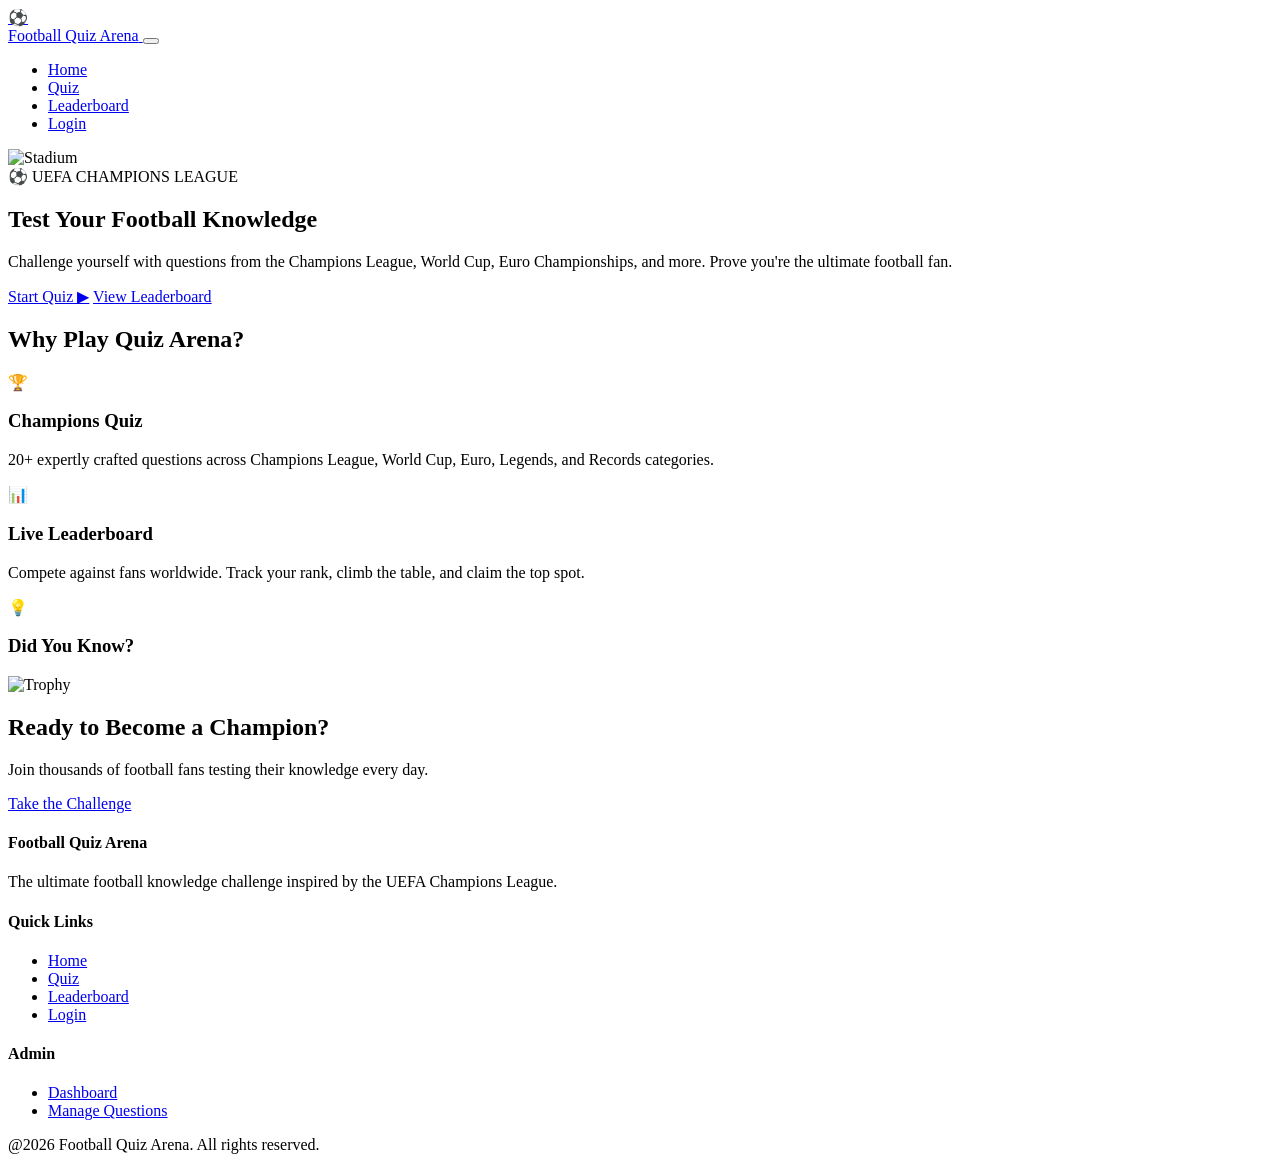
==== index.html @ a951e78c "Changes made" ====
<!DOCTYPE html>
<html lang="en">
<head>
    <meta charset="UTF-8">
    <meta name="viewport" content="width=device-width, initial-scale=1.0">
    <title>UEFA Football Quiz Arena — Test Your Knowledge</title>
    <meta name="description" content="The ultimate UEFA Champions League football quiz. Test your knowledge across Champions League, World Cup, Euro, and more.">
    <link rel="stylesheet" href="style.css">
</head>
<body>

    <nav class="navbar">
        <div class="nav-inner">
            <a href="index.html" class="nav-brand">
                <div class="logo-icon">⚽</div>
                <span>Football Quiz Arena</span>
            </a>
            <button class="nav-toggle" id="nav-toggle"><span></span><span></span><span></span></button>
            <ul class="nav-links" id="nav-links">
                <li><a href="index.html" class="active">Home</a></li>
                <li><a href="quiz.html">Quiz</a></li>
                <li><a href="leaderboard.html">Leaderboard</a></li>
                <li><a href="login.html" class="nav-btn">Login</a></li>
            </ul>
        </div>
    </nav>

    <section class="hero" id="hero">
        <div class="hero-bg">
            <img src="assets/images/hero-stadium.png" alt="Stadium">
            <div class="hero-overlay"></div>
        </div>
        <div class="hero-content">
            <div class="hero-badge">⚽ UEFA CHAMPIONS LEAGUE</div>
            <h1>Test Your <span class="text-glow">Football</span> Knowledge</h1>
            <p>Challenge yourself with questions from the Champions League, World Cup, Euro Championships, and more. Prove you're the ultimate football fan.</p>
            <div class="hero-actions">
                <a href="quiz.html" class="btn btn-primary" id="hero-quiz-btn">Start Quiz ▶</a>
                <a href="leaderboard.html" class="btn btn-outline" id="hero-lb-btn">View Leaderboard</a>
            </div>
        </div>
    </section>

    <section class="section" id="features">
        <div class="container">
            <h2 class="section-title">Why Play <span class="text-glow">Quiz Arena</span>?</h2>
            <div class="features-grid">
                <div class="feature-card" id="feat-quiz">
                    <div class="feature-icon">🏆</div>
                    <h3>Champions Quiz</h3>
                    <p>20+ expertly crafted questions across Champions League, World Cup, Euro, Legends, and Records categories.</p>
                </div>
                <div class="feature-card" id="feat-lb">
                    <div class="feature-icon">📊</div>
                    <h3>Live Leaderboard</h3>
                    <p>Compete against fans worldwide. Track your rank, climb the table, and claim the top spot.</p>
                </div>
                <div class="feature-card" id="feat-dyk">
                    <div class="feature-icon">💡</div>
                    <h3>Did You Know?</h3>
                    <p id="dyk-text" class="dyk-text"></p>
                </div>
            </div>
        </div>
    </section>


    <section class="section">
        <div class="container">
            <div class="cta-card">
                <img src="assets/images/trophy.png" alt="Trophy" class="cta-trophy">
                <div class="cta-text">
                    <h2>Ready to Become a <span class="text-glow">Champion</span>?</h2>
                    <p>Join thousands of football fans testing their knowledge every day.</p>
                    <a href="quiz.html" class="btn btn-primary">Take the Challenge</a>
                </div>
            </div>
        </div>
    </section>

    <footer class="footer">
        <div class="container">
            <div class="footer-grid">
                <div class="footer-col"><h4>Football Quiz Arena</h4><p>The ultimate football knowledge challenge inspired by the UEFA Champions League.</p></div>
                <div class="footer-col"><h4>Quick Links</h4><ul><li><a href="index.html">Home</a></li><li><a href="quiz.html">Quiz</a></li><li><a href="leaderboard.html">Leaderboard</a></li><li><a href="login.html">Login</a></li></ul></div>
                <div class="footer-col"><h4>Admin</h4><ul><li><a href="admin-dashboard.html">Dashboard</a></li><li><a href="admin.html">Manage Questions</a></li></ul></div>
            </div>
            <div class="footer-bottom"><p>@2026 Football Quiz Arena. All rights reserved.</p></div>
        </div>
    </footer>
    <script src="script.js"></script>
</body>
</html>
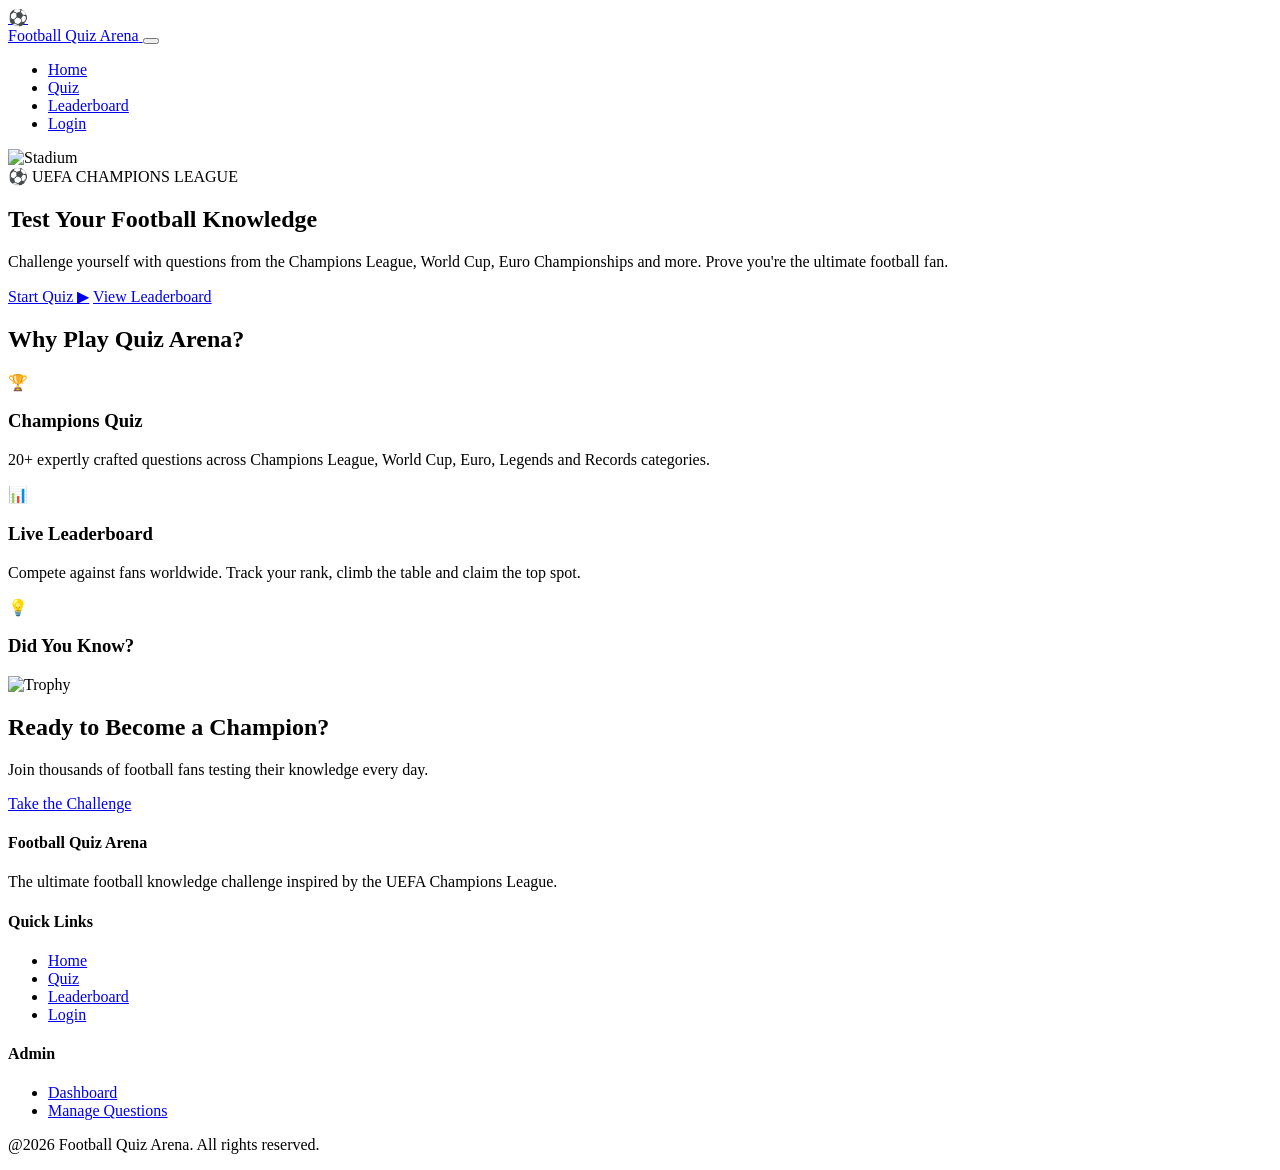
==== commit 351c396c: "changes made" ====
--- a/index.html
+++ b/index.html
@@ -4,7 +4,7 @@
     <meta charset="UTF-8">
     <meta name="viewport" content="width=device-width, initial-scale=1.0">
     <title>UEFA Football Quiz Arena — Test Your Knowledge</title>
-    <meta name="description" content="The ultimate UEFA Champions League football quiz. Test your knowledge across Champions League, World Cup, Euro, and more.">
+    <meta name="description" content="The ultimate UEFA Champions League football quiz. Test your knowledge across Champions League, World Cup, Euro and more.">
     <link rel="stylesheet" href="style.css">
 </head>
 <body>
@@ -33,7 +33,7 @@
         <div class="hero-content">
             <div class="hero-badge">⚽ UEFA CHAMPIONS LEAGUE</div>
             <h1>Test Your <span class="text-glow">Football</span> Knowledge</h1>
-            <p>Challenge yourself with questions from the Champions League, World Cup, Euro Championships, and more. Prove you're the ultimate football fan.</p>
+            <p>Challenge yourself with questions from the Champions League, World Cup, Euro Championships and more. Prove you're the ultimate football fan.</p>
             <div class="hero-actions">
                 <a href="quiz.html" class="btn btn-primary" id="hero-quiz-btn">Start Quiz ▶</a>
                 <a href="leaderboard.html" class="btn btn-outline" id="hero-lb-btn">View Leaderboard</a>
@@ -48,12 +48,12 @@
                 <div class="feature-card" id="feat-quiz">
                     <div class="feature-icon">🏆</div>
                     <h3>Champions Quiz</h3>
-                    <p>20+ expertly crafted questions across Champions League, World Cup, Euro, Legends, and Records categories.</p>
+                    <p>20+ expertly crafted questions across Champions League, World Cup, Euro, Legends and Records categories.</p>
                 </div>
                 <div class="feature-card" id="feat-lb">
                     <div class="feature-icon">📊</div>
                     <h3>Live Leaderboard</h3>
-                    <p>Compete against fans worldwide. Track your rank, climb the table, and claim the top spot.</p>
+                    <p>Compete against fans worldwide. Track your rank, climb the table and claim the top spot.</p>
                 </div>
                 <div class="feature-card" id="feat-dyk">
                     <div class="feature-icon">💡</div>
@@ -70,7 +70,7 @@
             <div class="cta-card">
                 <img src="assets/images/trophy.png" alt="Trophy" class="cta-trophy">
                 <div class="cta-text">
-                    <h2>Ready to Become a <span class="text-glow">Champion</span>?</h2>
+                    <h2>Ready to Become a<span class="text-glow"> Champion</span>?</h2>
                     <p>Join thousands of football fans testing their knowledge every day.</p>
                     <a href="quiz.html" class="btn btn-primary">Take the Challenge</a>
                 </div>
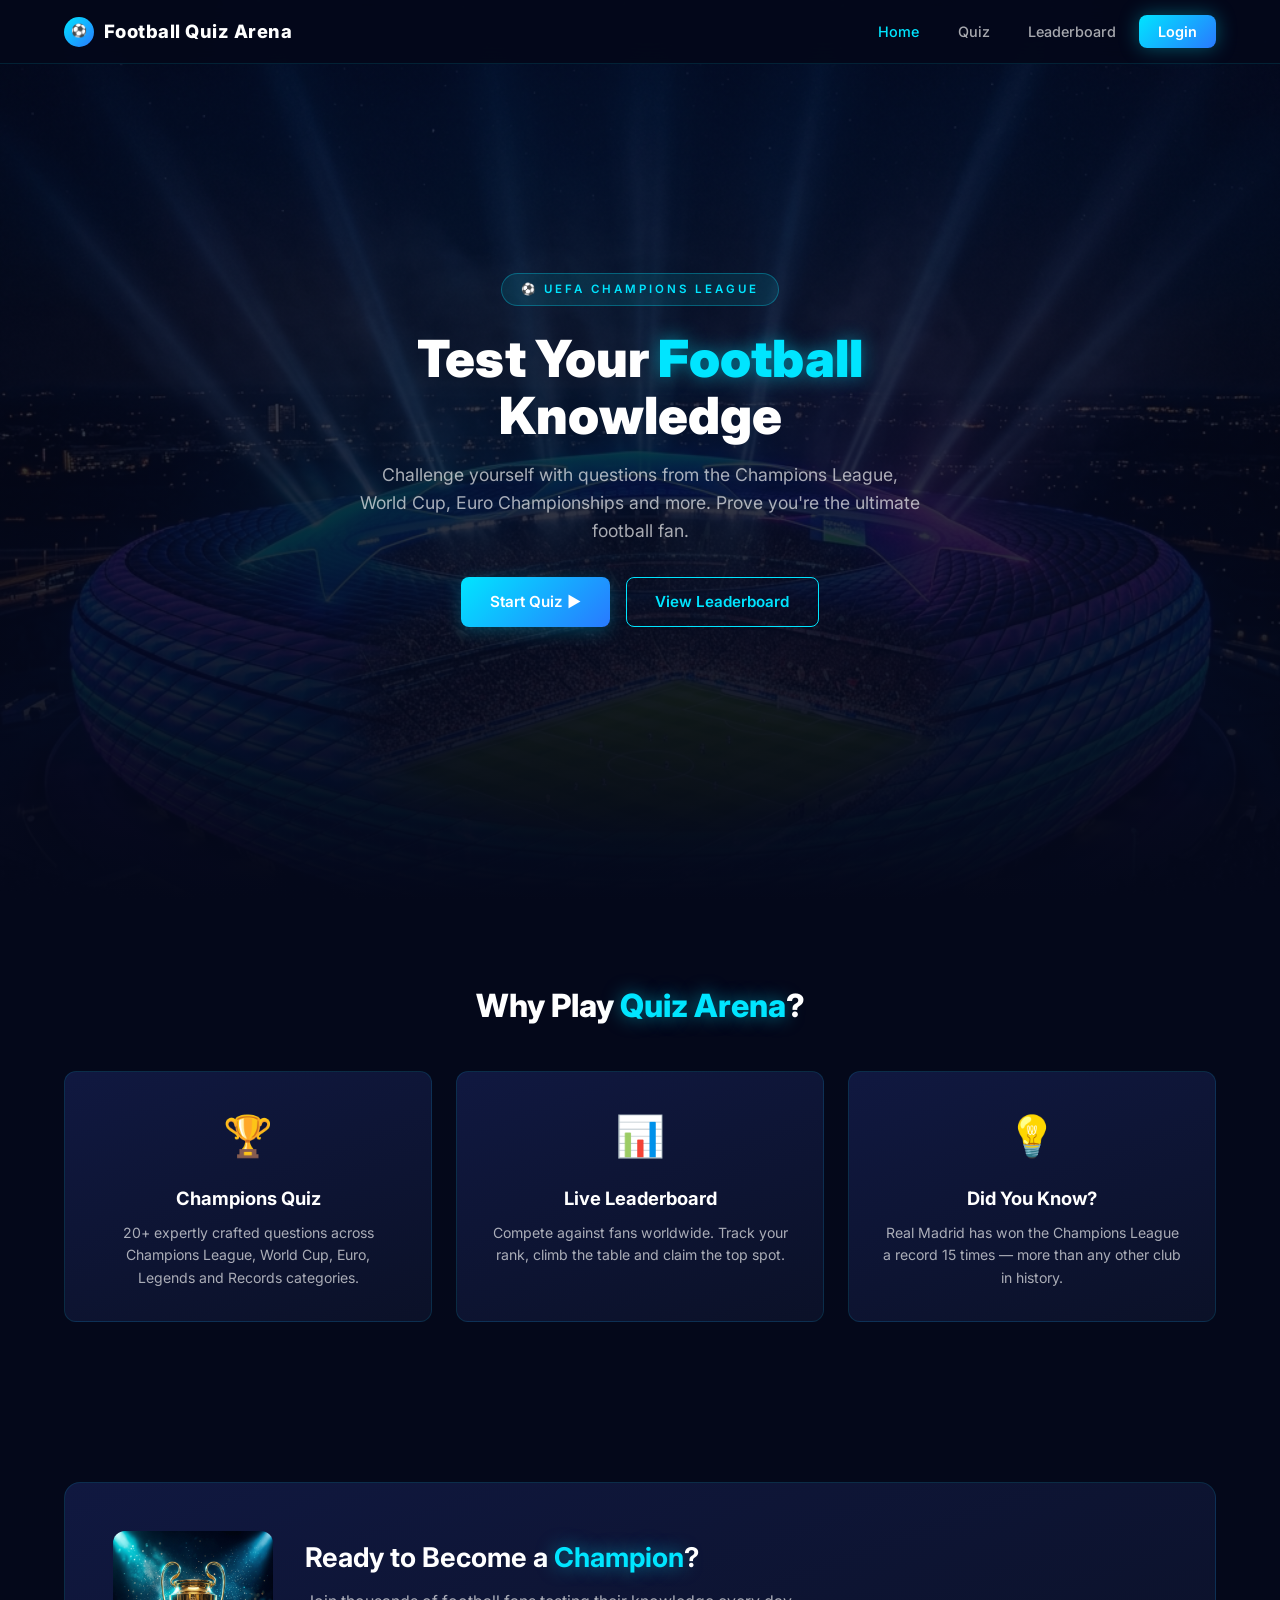
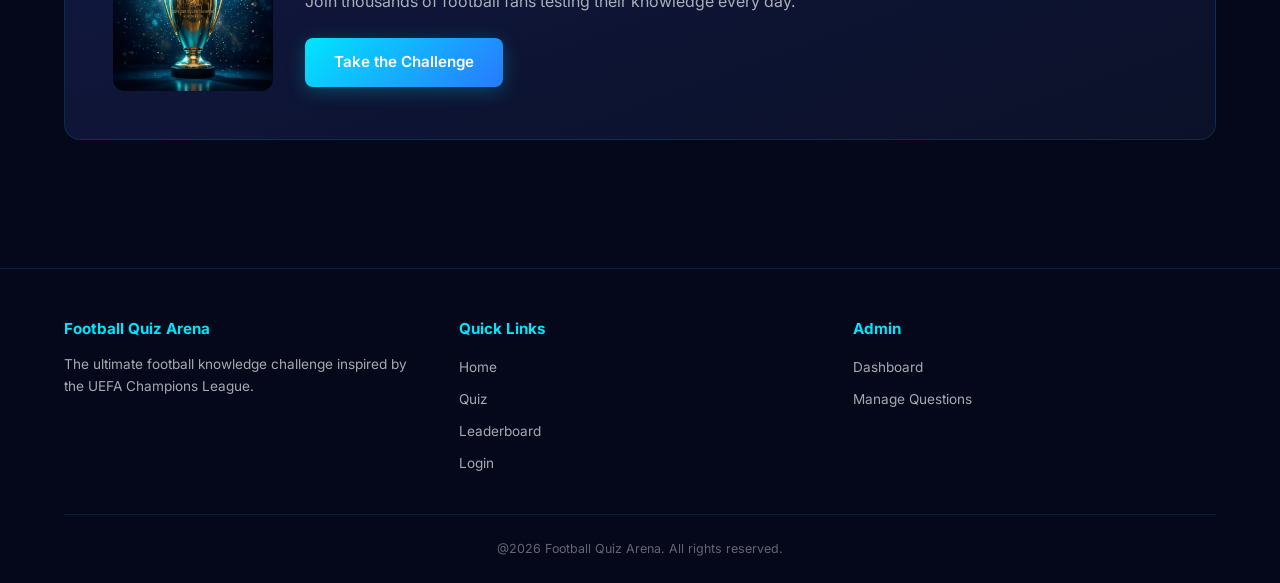
==== commit e3d66fdb: "changes made" ====
--- a/index.html
+++ b/index.html
@@ -27,7 +27,7 @@
 
     <section class="hero" id="hero">
         <div class="hero-bg">
-            <img src="assets/images/hero-stadium.png" alt="Stadium">
+            <img src="images/hero-stadium.png" alt="Stadium">
             <div class="hero-overlay"></div>
         </div>
         <div class="hero-content">
@@ -68,7 +68,7 @@
     <section class="section">
         <div class="container">
             <div class="cta-card">
-                <img src="assets/images/trophy.png" alt="Trophy" class="cta-trophy">
+                <img src="images/trophy.png" alt="Trophy" class="cta-trophy">
                 <div class="cta-text">
                     <h2>Ready to Become a<span class="text-glow"> Champion</span>?</h2>
                     <p>Join thousands of football fans testing their knowledge every day.</p>
--- a/style.css
+++ b/style.css
@@ -0,0 +1,290 @@
+@import url('https://fonts.googleapis.com/css2?family=Inter:wght@300;400;500;600;700;800;900&display=swap');
+
+:root {
+  --bg-primary: #04081a;
+  --bg-secondary: #0b1128;
+  --bg-card: #101840;
+  --bg-card-alt: #0d1335;
+  --accent: #00e5ff;
+  --accent-blue: #1565c0;
+  --accent-purple: #7b1fa2;
+  --gradient-hero: linear-gradient(135deg,#0d47a1,#1a237e,#4a148c);
+  --gradient-btn: linear-gradient(135deg,#00e5ff,#2979ff);
+  --gradient-card: linear-gradient(160deg,#101840,#0b1128);
+  --gradient-gold: linear-gradient(135deg,#ffd700,#ffab00);
+  --glow: 0 0 20px rgba(0,229,255,.35);
+  --text: #fff;
+  --text-sub: rgba(255,255,255,.65);
+  --text-muted: rgba(255,255,255,.38);
+  --border: rgba(0,229,255,.12);
+  --radius: 12px;
+  --font: 'Inter',system-ui,sans-serif;
+  --ease: .3s cubic-bezier(.4,0,.2,1);
+}
+
+
+*,*::before,*::after{box-sizing:border-box;margin:0;padding:0}
+html{scroll-behavior:smooth}
+body{font-family:var(--font);background:var(--bg-primary);color:var(--text);line-height:1.6;overflow-x:hidden;min-height:100vh}
+a{text-decoration:none;color:inherit}
+ul{list-style:none}
+img{max-width:100%;display:block}
+button,input,select,textarea{font-family:var(--font);border:none;outline:none;background:none;color:var(--text)}
+::-webkit-scrollbar{width:6px}
+::-webkit-scrollbar-track{background:var(--bg-primary)}
+::-webkit-scrollbar-thumb{background:var(--accent);border-radius:3px}
+
+.container{max-width:1200px;margin:0 auto;padding:0 1.5rem}
+.hidden{display:none!important}
+.text-glow{color:var(--accent);text-shadow:0 0 18px rgba(0,229,255,.5)}
+.required{color:#ff5252}
+.mt-1{margin-top:.5rem}.mt-2{margin-top:1rem}.mb-1{margin-bottom:.5rem}.mb-2{margin-bottom:1rem}
+
+/* ── Navbar ── */
+.navbar{position:fixed;top:0;left:0;right:0;z-index:1000;height:64px;background:rgba(4,8,26,.94);backdrop-filter:blur(14px);border-bottom:1px solid var(--border)}
+.nav-inner{max-width:1200px;margin:0 auto;padding:0 1.5rem;display:flex;align-items:center;justify-content:space-between;height:100%}
+.nav-brand{display:flex;align-items:center;gap:.6rem;font-weight:800;font-size:1.15rem;letter-spacing:.5px}
+.nav-brand .logo-icon{width:30px;height:30px;background:var(--gradient-btn);border-radius:50%;display:flex;align-items:center;justify-content:center;font-size:.8rem}
+.nav-links{display:flex;align-items:center;gap:.4rem}
+.nav-links a{padding:.5rem 1rem;border-radius:8px;font-size:.9rem;font-weight:500;color:var(--text-sub);transition:var(--ease)}
+.nav-links a:hover,.nav-links a.active{color:var(--accent)}
+.nav-btn{background:var(--gradient-btn)!important;color:#fff!important;font-weight:600!important;padding:.5rem 1.2rem!important;box-shadow:var(--glow)}
+.nav-btn:hover{transform:translateY(-1px)}
+.nav-toggle{display:none;flex-direction:column;gap:5px;cursor:pointer;padding:4px}
+.nav-toggle span{display:block;width:22px;height:2px;background:#fff;border-radius:2px;transition:var(--ease)}
+
+/* ── Buttons ── */
+.btn{display:inline-flex;align-items:center;gap:.5rem;padding:.75rem 1.8rem;border-radius:8px;font-weight:600;font-size:.95rem;cursor:pointer;transition:var(--ease);border:none}
+.btn-primary{background:var(--gradient-btn);color:#fff;box-shadow:0 4px 18px rgba(0,229,255,.25)}
+.btn-primary:hover{transform:translateY(-2px);box-shadow:var(--glow)}
+.btn-outline{background:transparent;color:var(--accent);border:1px solid var(--accent)}
+.btn-outline:hover{background:rgba(0,229,255,.1)}
+.btn-danger{background:linear-gradient(135deg,#ff5252,#d32f2f);color:#fff}
+.btn-full{width:100%;justify-content:center}
+.btn-sm{padding:.4rem 1rem;font-size:.82rem}
+
+/* ── Hero ── */
+.hero{position:relative;min-height:100vh;display:flex;align-items:center;justify-content:center;text-align:center;overflow:hidden}
+.hero-bg{position:absolute;inset:0}
+.hero-bg img{width:100%;height:100%;object-fit:cover}
+.hero-overlay{position:absolute;inset:0;background:linear-gradient(180deg,rgba(4,8,26,.65) 0%,rgba(4,8,26,.82) 55%,var(--bg-primary) 100%)}
+.hero-content{position:relative;z-index:2;max-width:720px;padding:0 1.5rem}
+.hero-badge{display:inline-block;padding:.4rem 1.2rem;border-radius:50px;background:rgba(0,229,255,.1);border:1px solid rgba(0,229,255,.3);font-size:.72rem;letter-spacing:3px;font-weight:600;color:var(--accent);text-transform:uppercase;margin-bottom:1.5rem}
+.hero h1{font-size:3.2rem;font-weight:900;line-height:1.12;margin-bottom:1rem}
+.hero p{font-size:1.1rem;color:var(--text-sub);margin-bottom:2rem;max-width:560px;margin-left:auto;margin-right:auto}
+.hero-actions{display:flex;gap:1rem;justify-content:center;flex-wrap:wrap}
+
+/* ── Sections ── */
+.section{padding:5rem 0}
+.section-title{text-align:center;font-size:2rem;font-weight:800;margin-bottom:2.5rem}
+
+/* Features */
+.features-grid{display:grid;grid-template-columns:repeat(auto-fit,minmax(280px,1fr));gap:1.5rem}
+.feature-card{background:var(--gradient-card);border:1px solid var(--border);border-radius:var(--radius);padding:2rem;text-align:center;transition:var(--ease)}
+.feature-card:hover{transform:translateY(-6px);border-color:var(--accent);box-shadow:var(--glow)}
+.feature-icon{font-size:2.5rem;margin-bottom:1rem}
+.feature-card h3{font-size:1.15rem;margin-bottom:.5rem}
+.feature-card p{color:var(--text-sub);font-size:.88rem}
+
+/* Stats */
+.stats-section{background:var(--bg-secondary);padding:4rem 0}
+.stats-grid{display:grid;grid-template-columns:repeat(auto-fit,minmax(180px,1fr));gap:1.5rem;text-align:center}
+.stat-number{font-size:2.8rem;font-weight:900;background:var(--gradient-btn);-webkit-background-clip:text;background-clip:text;-webkit-text-fill-color:transparent}
+.stat-label{color:var(--text-sub);font-size:.88rem;margin-top:.3rem}
+
+/* CTA */
+.cta-card{display:flex;align-items:center;gap:2rem;background:var(--gradient-card);border:1px solid var(--border);border-radius:16px;padding:3rem;overflow:hidden}
+.cta-trophy{width:160px;border-radius:var(--radius);flex-shrink:0}
+.cta-text h2{font-size:1.7rem;margin-bottom:.6rem}
+.cta-text p{color:var(--text-sub);margin-bottom:1.5rem}
+
+/* Footer */
+.footer{padding:3rem 0 1.5rem;border-top:1px solid var(--border);margin-top:3rem}
+.footer-grid{display:grid;grid-template-columns:repeat(auto-fit,minmax(180px,1fr));gap:2rem;margin-bottom:2rem}
+.footer-col h4{color:var(--accent);margin-bottom:.8rem;font-size:.95rem}
+.footer-col p,.footer-col a{color:var(--text-sub);font-size:.85rem}
+.footer-col li{margin-bottom:.4rem}
+.footer-col a:hover{color:var(--accent)}
+.footer-bottom{text-align:center;padding-top:1.5rem;border-top:1px solid var(--border)}
+.footer-bottom p{color:var(--text-muted);font-size:.78rem}
+
+/* ── Forms ── */
+.form-group{margin-bottom:1rem}
+.form-group label{display:block;margin-bottom:.4rem;font-size:.85rem;font-weight:500;color:var(--text-sub)}
+.form-group input,.form-group select,.form-group textarea{width:100%;padding:.75rem 1rem;border-radius:8px;background:rgba(255,255,255,.05);border:1px solid var(--border);color:var(--text);font-size:.9rem;transition:var(--ease)}
+.form-group input:focus,.form-group select:focus,.form-group textarea:focus{border-color:var(--accent);box-shadow:0 0 0 3px rgba(0,229,255,.1)}
+.form-group select{cursor:pointer}
+.form-group select option{background:var(--bg-card)}
+.form-group textarea{resize:vertical}
+.form-row-2col{display:grid;grid-template-columns:1fr 1fr;gap:1rem}
+
+/* ── Login ── */
+.login-page{min-height:100vh;display:flex;align-items:center;justify-content:center;position:relative;padding-top:64px}
+.login-bg{position:absolute;inset:0}
+.login-bg img{width:100%;height:100%;object-fit:cover}
+.login-bg .login-overlay{position:absolute;inset:0;background:rgba(4,8,26,.88)}
+.login-wrap{position:relative;z-index:2;width:100%;max-width:440px;padding:1.5rem}
+.login-card{background:var(--gradient-card);border:1px solid var(--border);border-radius:16px;padding:2rem;overflow:hidden}
+.login-tabs{display:flex;margin-bottom:1.5rem;border-radius:8px;overflow:hidden;border:1px solid var(--border)}
+.login-tab{flex:1;padding:.7rem;text-align:center;font-weight:600;font-size:.88rem;cursor:pointer;background:transparent;color:var(--text-sub);transition:var(--ease)}
+.login-tab.active{background:var(--gradient-btn);color:#fff}
+.login-header{text-align:center;margin-bottom:1.5rem}
+.login-header .icon{font-size:2.5rem;margin-bottom:.5rem}
+.login-header h2{font-size:1.4rem;margin-bottom:.3rem}
+.login-header p{color:var(--text-sub);font-size:.85rem}
+.login-form{display:none}.login-form.active{display:block}
+.form-row{display:flex;justify-content:space-between;align-items:center;margin-bottom:1rem}
+.checkbox-label{display:flex;align-items:center;gap:.5rem;font-size:.85rem;color:var(--text-sub);cursor:pointer}
+.checkbox-label input{accent-color:var(--accent)}
+.forgot-link{font-size:.8rem;color:var(--accent)}
+.login-divider{text-align:center;margin:1rem 0;color:var(--text-muted);font-size:.8rem;position:relative}
+.login-divider::before,.login-divider::after{content:'';position:absolute;top:50%;width:38%;height:1px;background:var(--border)}
+.login-divider::before{left:0}.login-divider::after{right:0}
+
+/* ── Dashboard ── */
+.dash-main{padding-top:84px;padding-bottom:2rem}
+.welcome-card{display:flex;align-items:center;justify-content:space-between;flex-wrap:wrap;gap:1rem;background:var(--gradient-hero);border-radius:16px;padding:2rem;margin-bottom:2rem;border:1px solid var(--border)}
+.welcome-info{display:flex;align-items:center;gap:1rem}
+.welcome-avatar{font-size:2.5rem}
+.welcome-info h1{font-size:1.5rem}.welcome-info p{color:var(--text-sub);font-size:.9rem}
+.dash-stats{display:grid;grid-template-columns:repeat(auto-fit,minmax(190px,1fr));gap:1rem;margin-bottom:2rem}
+.dash-stat{background:var(--gradient-card);border:1px solid var(--border);border-radius:var(--radius);padding:1.5rem;text-align:center;transition:var(--ease)}
+.dash-stat:hover{border-color:var(--accent);box-shadow:var(--glow);transform:translateY(-3px)}
+.dash-stat .icon{font-size:1.6rem;margin-bottom:.4rem}
+.dash-stat .num{font-size:2rem;font-weight:800;background:var(--gradient-btn);-webkit-background-clip:text;background-clip:text;-webkit-text-fill-color:transparent}
+.dash-stat .lbl{color:var(--text-sub);font-size:.8rem;margin-top:.2rem}
+.dash-grid{display:grid;grid-template-columns:1fr 1fr;gap:1.5rem;margin-bottom:2rem}
+.dash-card{background:var(--gradient-card);border:1px solid var(--border);border-radius:var(--radius);padding:1.5rem}
+.dash-card-title{font-size:1.05rem;margin-bottom:1rem;color:var(--accent)}
+.activity-list{display:flex;flex-direction:column;gap:.6rem}
+.activity-item{display:flex;align-items:center;gap:.8rem;padding:.7rem;background:rgba(255,255,255,.03);border-radius:8px}
+.activity-dot{width:10px;height:10px;border-radius:50%;flex-shrink:0}
+.activity-dot.win{background:#4caf50}.activity-dot.loss{background:#ff5252}
+.activity-info strong{display:block;font-size:.85rem}
+.activity-info span{font-size:.75rem;color:var(--text-muted)}
+.profile-grid{display:flex;align-items:center;gap:2rem}
+.profile-avatar{font-size:3.5rem}
+.profile-row{display:flex;gap:1rem;padding:.5rem 0;border-bottom:1px solid var(--border);font-size:.88rem}
+.profile-label{color:var(--text-sub);min-width:130px}
+/* Chart Bars */
+.chart-bars{display:flex;flex-direction:column;gap:.7rem}
+.chart-row{display:flex;align-items:center;gap:.7rem}
+.chart-lbl{font-size:.8rem;color:var(--text-sub);min-width:110px}
+.chart-track{flex:1;height:8px;background:rgba(255,255,255,.06);border-radius:4px;overflow:hidden}
+.chart-fill{height:100%;background:var(--gradient-btn);border-radius:4px}
+.chart-val{font-size:.8rem;font-weight:600;color:var(--accent);min-width:28px}
+.dash-actions{display:flex;flex-direction:column;gap:.6rem}
+.dash-action{display:flex;align-items:center;gap:.8rem;padding:.8rem 1rem;background:rgba(255,255,255,.04);border:1px solid var(--border);border-radius:8px;cursor:pointer;transition:var(--ease);font-size:.9rem}
+.dash-action:hover{background:rgba(0,229,255,.08);border-color:var(--accent)}
+
+/* ── Quiz ── */
+.quiz-main{padding-top:84px;padding-bottom:3rem;min-height:100vh}
+.quiz-setup{display:flex;justify-content:center;align-items:center;min-height:70vh}
+.setup-card{background:var(--gradient-card);border:1px solid var(--border);border-radius:16px;padding:2.5rem;max-width:480px;width:100%;text-align:center}
+.setup-card .icon{font-size:3rem;margin-bottom:1rem}
+.setup-card h1{font-size:1.8rem;margin-bottom:.5rem}
+.setup-card>p{color:var(--text-sub);margin-bottom:1.5rem}
+.quiz-header{background:var(--gradient-card);border:1px solid var(--border);border-radius:var(--radius);padding:1rem 1.5rem;margin-bottom:1.5rem}
+.quiz-prog-info{display:flex;justify-content:space-between;font-size:.85rem;color:var(--text-sub);margin-bottom:.5rem}
+.quiz-score-lbl{color:var(--accent);font-weight:700}
+.prog-bar{height:4px;background:rgba(255,255,255,.08);border-radius:4px;overflow:hidden}
+.prog-fill{height:100%;background:var(--gradient-btn);border-radius:4px;transition:width .5s ease;width:0%}
+.quiz-timer{position:relative;width:72px;height:72px;margin:0 auto 1.5rem}
+.timer-svg{width:100%;height:100%;transform:rotate(-90deg)}
+.timer-text{position:absolute;inset:0;display:flex;align-items:center;justify-content:center;font-size:1.3rem;font-weight:800;color:var(--accent)}
+.q-card{background:var(--gradient-card);border:1px solid var(--border);border-radius:var(--radius);padding:2rem;margin-bottom:1.5rem;text-align:center}
+.q-badge{display:inline-block;padding:.3rem .8rem;border-radius:50px;background:rgba(0,229,255,.1);border:1px solid rgba(0,229,255,.3);font-size:.7rem;letter-spacing:2px;font-weight:600;color:var(--accent);text-transform:uppercase;margin-bottom:1rem}
+.q-text{font-size:1.25rem;font-weight:600;line-height:1.5}
+.q-options{display:grid;grid-template-columns:1fr 1fr;gap:.8rem;margin-bottom:1.5rem}
+.q-opt{display:flex;align-items:center;gap:.8rem;padding:1rem 1.2rem;background:rgba(255,255,255,.04);border:1px solid var(--border);border-radius:8px;cursor:pointer;transition:var(--ease);text-align:left;font-size:.9rem}
+.q-opt:hover{border-color:var(--accent);background:rgba(0,229,255,.06)}
+.q-opt.correct{border-color:#4caf50;background:rgba(76,175,80,.15)}
+.q-opt.wrong{border-color:#ff5252;background:rgba(255,82,82,.15)}
+.q-opt.disabled{pointer-events:none;opacity:.55}
+.opt-letter{width:32px;height:32px;border-radius:50%;background:rgba(0,229,255,.1);border:1px solid rgba(0,229,255,.3);display:flex;align-items:center;justify-content:center;font-weight:700;font-size:.8rem;flex-shrink:0;color:var(--accent)}
+.q-opt.correct .opt-letter{background:rgba(76,175,80,.3);border-color:#4caf50;color:#4caf50}
+.q-opt.wrong .opt-letter{background:rgba(255,82,82,.3);border-color:#ff5252;color:#ff5252}
+.text-center{text-align:center}
+
+/* Result */
+.quiz-result{position:relative;min-height:70vh;display:flex;align-items:center;justify-content:center}
+#confetti-canvas{position:fixed;inset:0;z-index:1;pointer-events:none}
+.result-card{position:relative;z-index:2;text-align:center;background:var(--gradient-card);border:1px solid var(--border);border-radius:16px;padding:2.5rem;max-width:500px;width:100%}
+.result-trophy{width:110px;margin:0 auto 1rem;border-radius:var(--radius)}
+.result-card h1{font-size:1.8rem;margin-bottom:.3rem}
+.result-card .sub{color:var(--text-sub);margin-bottom:1.5rem}
+.score-ring{display:inline-flex;flex-direction:column;align-items:center;justify-content:center;width:120px;height:120px;border-radius:50%;background:rgba(0,229,255,.08);border:3px solid var(--accent);box-shadow:var(--glow);margin-bottom:1.5rem}
+.score-ring .big{font-size:2.5rem;font-weight:900;color:var(--accent);line-height:1}
+.score-ring .of{font-size:.88rem;color:var(--text-sub)}
+.result-stats{display:flex;justify-content:center;gap:2rem;margin-bottom:1.5rem}
+.r-stat{text-align:center}
+.r-stat .val{display:block;font-size:1.3rem;font-weight:700}
+.r-stat .lbl{font-size:.75rem;color:var(--text-sub)}
+.result-actions{display:flex;gap:.8rem;justify-content:center;flex-wrap:wrap}
+
+/* ── Leaderboard ── */
+.lb-main{padding-top:84px;padding-bottom:3rem;min-height:100vh}
+.page-title{text-align:center;font-size:2rem;font-weight:800;margin-bottom:.5rem;padding-top:1rem}
+.page-sub{text-align:center;color:var(--text-sub);margin-bottom:2.5rem}
+.top3{display:flex;justify-content:center;align-items:flex-end;gap:1rem;margin-bottom:2.5rem;flex-wrap:wrap}
+.top3-card{background:var(--gradient-card);border:1px solid var(--border);border-radius:var(--radius);padding:1.5rem 2rem;text-align:center;width:175px;transition:var(--ease)}
+.top3-card:hover{transform:translateY(-6px)}
+.top3-card.gold{border-color:#ffd700;box-shadow:0 0 25px rgba(255,215,0,.25);order:2;padding-bottom:2rem}
+.top3-card.silver{border-color:#c0c0c0;box-shadow:0 0 15px rgba(192,192,192,.15);order:1}
+.top3-card.bronze{border-color:#cd7f32;box-shadow:0 0 15px rgba(205,127,50,.15);order:3}
+.top3-crown{font-size:1.5rem;margin-bottom:.3rem}
+.top3-rank{font-size:1.5rem;font-weight:900;margin-bottom:.3rem}
+.top3-card.gold .top3-rank{color:#ffd700}
+.top3-card.silver .top3-rank{color:#c0c0c0}
+.top3-card.bronze .top3-rank{color:#cd7f32}
+.top3-name{font-weight:600;font-size:.92rem;margin-bottom:.2rem}
+.top3-pts{color:var(--accent);font-weight:700;font-size:.85rem}
+.lb-controls{display:flex;gap:1rem;margin-bottom:1.5rem;flex-wrap:wrap}
+.lb-search{flex:1;display:flex;align-items:center;gap:.6rem;background:rgba(255,255,255,.05);border:1px solid var(--border);border-radius:8px;padding:.6rem 1rem;min-width:200px}
+.lb-search input{flex:1;background:none;border:none;color:var(--text);font-size:.9rem}
+.lb-sort{padding:.6rem 1rem;background:rgba(255,255,255,.05);border:1px solid var(--border);border-radius:8px;font-size:.9rem;cursor:pointer;color:var(--text)}
+.lb-sort option{background:var(--bg-card)}
+.lb-table-wrap{overflow-x:auto;background:var(--gradient-card);border:1px solid var(--border);border-radius:var(--radius)}
+.lb-table{width:100%;border-collapse:collapse}
+.lb-table th{padding:.8rem 1rem;text-align:left;font-size:.72rem;letter-spacing:1px;text-transform:uppercase;color:var(--text-muted);border-bottom:1px solid var(--border)}
+.lb-table td{padding:.8rem 1rem;font-size:.88rem;border-bottom:1px solid rgba(255,255,255,.04)}
+.lb-table tr:hover td{background:rgba(0,229,255,.04)}
+.lb-rank{font-weight:700;color:var(--accent)}
+
+/* ── Admin ── */
+.admin-main{padding-top:84px;padding-bottom:3rem;min-height:100vh}
+.admin-grid{display:grid;grid-template-columns:1fr 1fr;gap:1.5rem}
+.preview-empty{display:flex;align-items:center;justify-content:center;min-height:180px;color:var(--text-muted)}
+.preview-q{font-size:1.1rem;margin-bottom:1rem;line-height:1.5}
+.preview-opts{display:flex;flex-direction:column;gap:.5rem}
+.preview-opt{padding:.6rem .8rem;background:rgba(255,255,255,.04);border:1px solid var(--border);border-radius:8px;font-size:.85rem}
+.preview-opt.correct-p{border-color:#4caf50;background:rgba(76,175,80,.1)}
+.modal-overlay{position:fixed;inset:0;z-index:9999;background:rgba(0,0,0,.7);display:flex;align-items:center;justify-content:center}
+.modal-box{background:var(--bg-card);border:1px solid var(--border);border-radius:16px;padding:2.5rem;text-align:center;max-width:400px}
+.modal-box .icon{font-size:3rem;margin-bottom:1rem}
+.modal-box h2{margin-bottom:.5rem}
+.modal-box p{color:var(--text-sub);margin-bottom:1.5rem}
+
+/* ── Responsive ── */
+@media(max-width:768px){
+  .nav-toggle{display:flex}
+  .nav-links{position:fixed;top:64px;left:0;right:0;background:rgba(4,8,26,.98);flex-direction:column;padding:1rem;gap:.3rem;transform:translateY(-120%);transition:var(--ease);border-bottom:1px solid var(--border)}
+  .nav-links.active{transform:translateY(0)}
+  .hero h1{font-size:2rem}
+  .q-options{grid-template-columns:1fr}
+  .dash-grid,.admin-grid{grid-template-columns:1fr}
+  .cta-card{flex-direction:column;text-align:center}
+  .cta-trophy{width:120px}
+  .top3{flex-direction:column;align-items:center}
+  .top3-card{order:unset!important}
+  .form-row-2col{grid-template-columns:1fr}
+  .profile-grid{flex-direction:column;text-align:center}
+  .welcome-card{flex-direction:column;text-align:center}
+  .welcome-info{flex-direction:column}
+}
+@media(max-width:480px){
+  .hero h1{font-size:1.6rem}
+  .section-title{font-size:1.5rem}
+  .stat-number{font-size:2rem}
+  .login-card{padding:1.5rem}
+}
